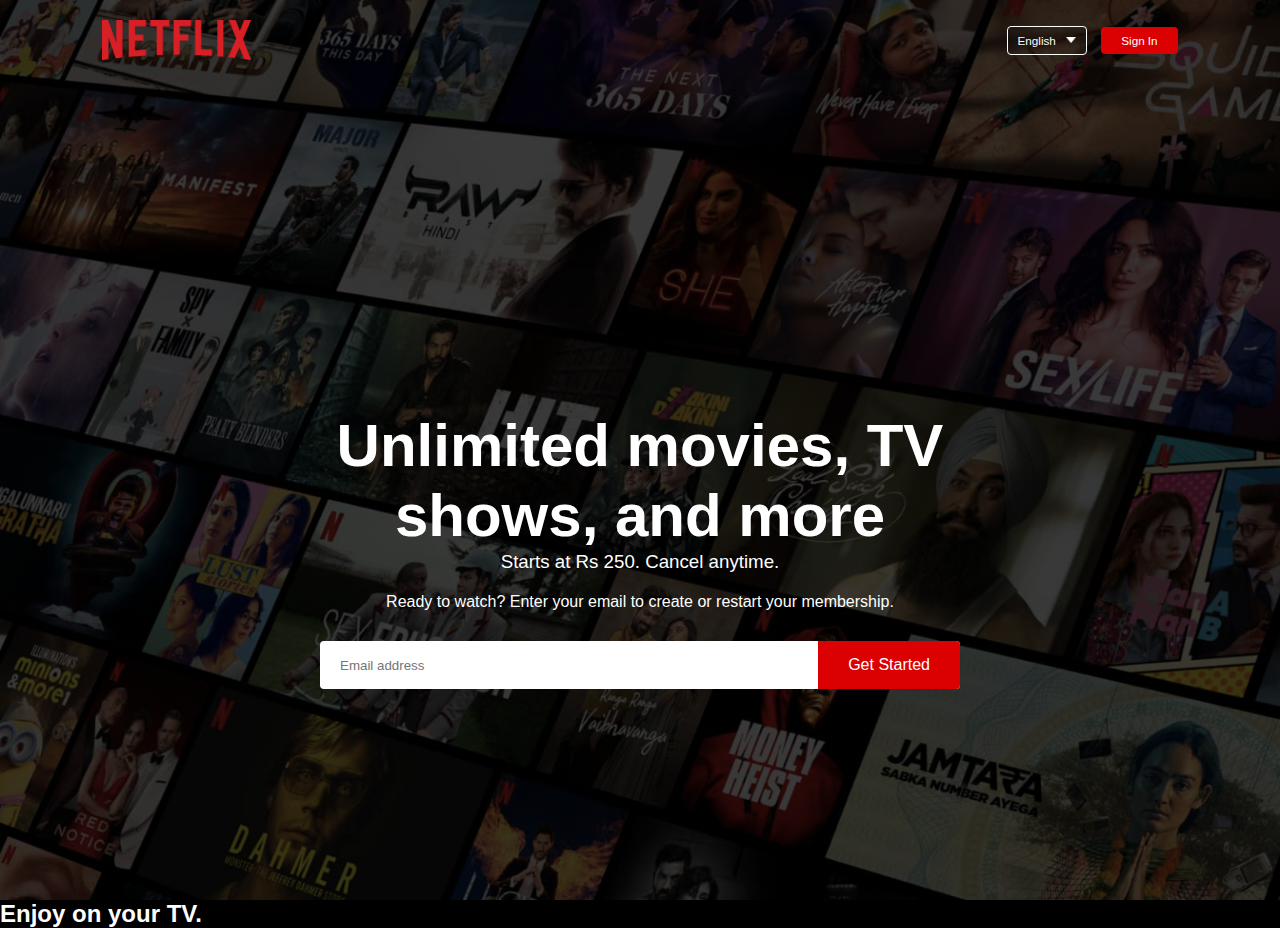
==== index.html @ 25acf4a4 "created header of the page with basic design" ====
<!DOCTYPE html>
<html lang="en">
<head>
    <meta charset="UTF-8">
    <meta name="viewport" content="width=device-width, initial-scale=1.0">
    <link rel="stylesheet" href="style.css">
    <title>netflix</title>
</head>
<body>
    <div class="header">
       <nav>
        <img src="netflix-img/images/logo.png" class="logo">
        <div>
            <button class="lang_btn">English <img src="netflix-img/images/down-icon.png" ></button>
            <button>Sign In</button>
        </div>
       </nav> 
       <div class="header_content">
        <h1>Unlimited movies, TV shows, and more</h1>
        <h3>Starts at Rs 250. Cancel anytime.</h3>
        <p>Ready to watch? Enter your email to create or restart your membership.</p>
        <form class="sign_up">
            <input type="email" placeholder="Email address" required>
            <button type="submit">Get Started</button>
        </form>
       </div>
    </div>
    <div class="features">
        <div class="row">
            <div class="text_col">
                <h2>Enjoy on your TV.</h2>
            </div>
        </div>
    </div>
    
</body>
</html>
---- style.css ----
*{
    margin: 0;
    padding: 0;
    box-sizing: border-box;
    font-family: 'poppins', sans-serif;
}
body{
    background: #000;
    color: #fff;
}
.header{
    width: 100%;
    height: 100vh;
    background-image:linear-gradient(0deg,rgba(0,0,0,0.7),rgba(0,0,0,0.7)), url(netflix-img/images/header-image.png);
    background-size: cover;
    background-position: center;
    padding: 10px 8%;
    position: relative;
}
nav{
    display: flex;
    align-items: center;
    justify-content: space-between;
    padding: 10px 0;
}
.logo{
    width: 9.3rem;
    cursor: pointer;
}
nav button{
    border: 0;
    outline: 0;
    background-color: #db0001;
    color: #fff;
    padding: 7px 20px;
    font-size: 0.73rem;
    border-radius: 4px;
    margin-left: 10px;
    cursor: pointer;
}
.lang_btn{
    display: inline-flex;
    align-items: center;
    background-color: transparent;
    border: 1px solid #fff;
    padding: 7px 10px;
}
.lang_btn img{
    width: 10px;
    margin-left: 10px;
}
.header_content{
    position: absolute;
    top: 50%;
    left: 50%;
    transform: translate(-50%,-50%);
    text-align: center;
    margin-top: 100px;
}

.header_content h1{
    font-size: 60px;
    line-height: 70px;
    font-weight: 600px;
    max-width: 650px;
}

.header_content h3{
    font-weight: 400;
    margin-bottom: 20px;
}
.header_content .sign_up{
    background: #fff;
    border-radius: 4px;
    display: flex;
    align-items: center;
    margin-top: 30px;
    overflow: hidden;
}
.sign_up input{
    flex: 1;
    border: 0;
    outline: 0;
    margin-left: 20px;
    background: transparent;
}
.sign_up button{
    background-color: #db0001;
    border: 0;
    outline: 0;
    color: #fff;
    font-size: 16px;
    cursor: pointer;
    padding: 15px 30px;
}
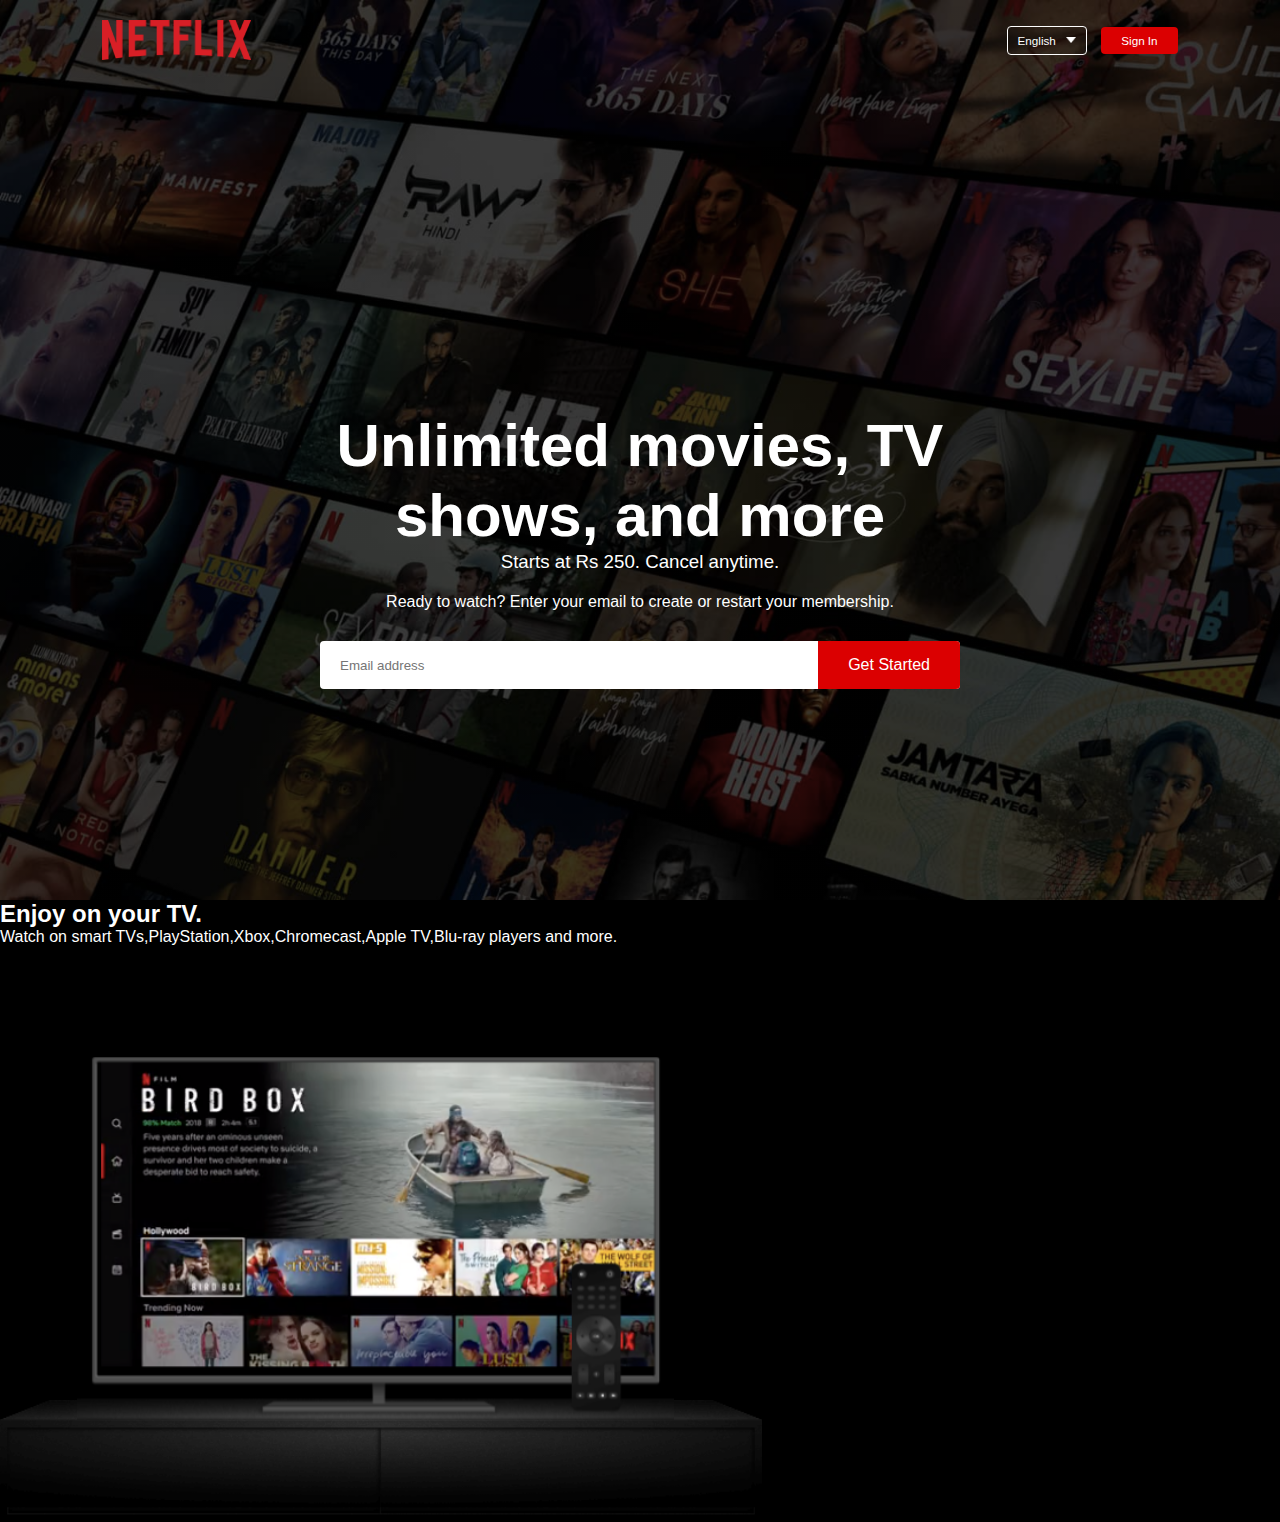
==== commit 74b5b56d: "commit" ====
--- a/index.html
+++ b/index.html
@@ -29,6 +29,10 @@
         <div class="row">
             <div class="text_col">
                 <h2>Enjoy on your TV.</h2>
+                <p>Watch on smart TVs,PlayStation,Xbox,Chromecast,Apple TV,Blu-ray players and more.</p>                
+            </div>
+            <div class="img_col">
+                <img src="netflix-img/images/feature-1.png">
             </div>
         </div>
     </div>
--- a/style.css
+++ b/style.css
@@ -7,6 +7,10 @@
 body{
     background: #000;
     color: #fff;
+}
+html{
+    overflow: scroll;
+    scroll-behavior: smooth;
 }
 .header{
     width: 100%;
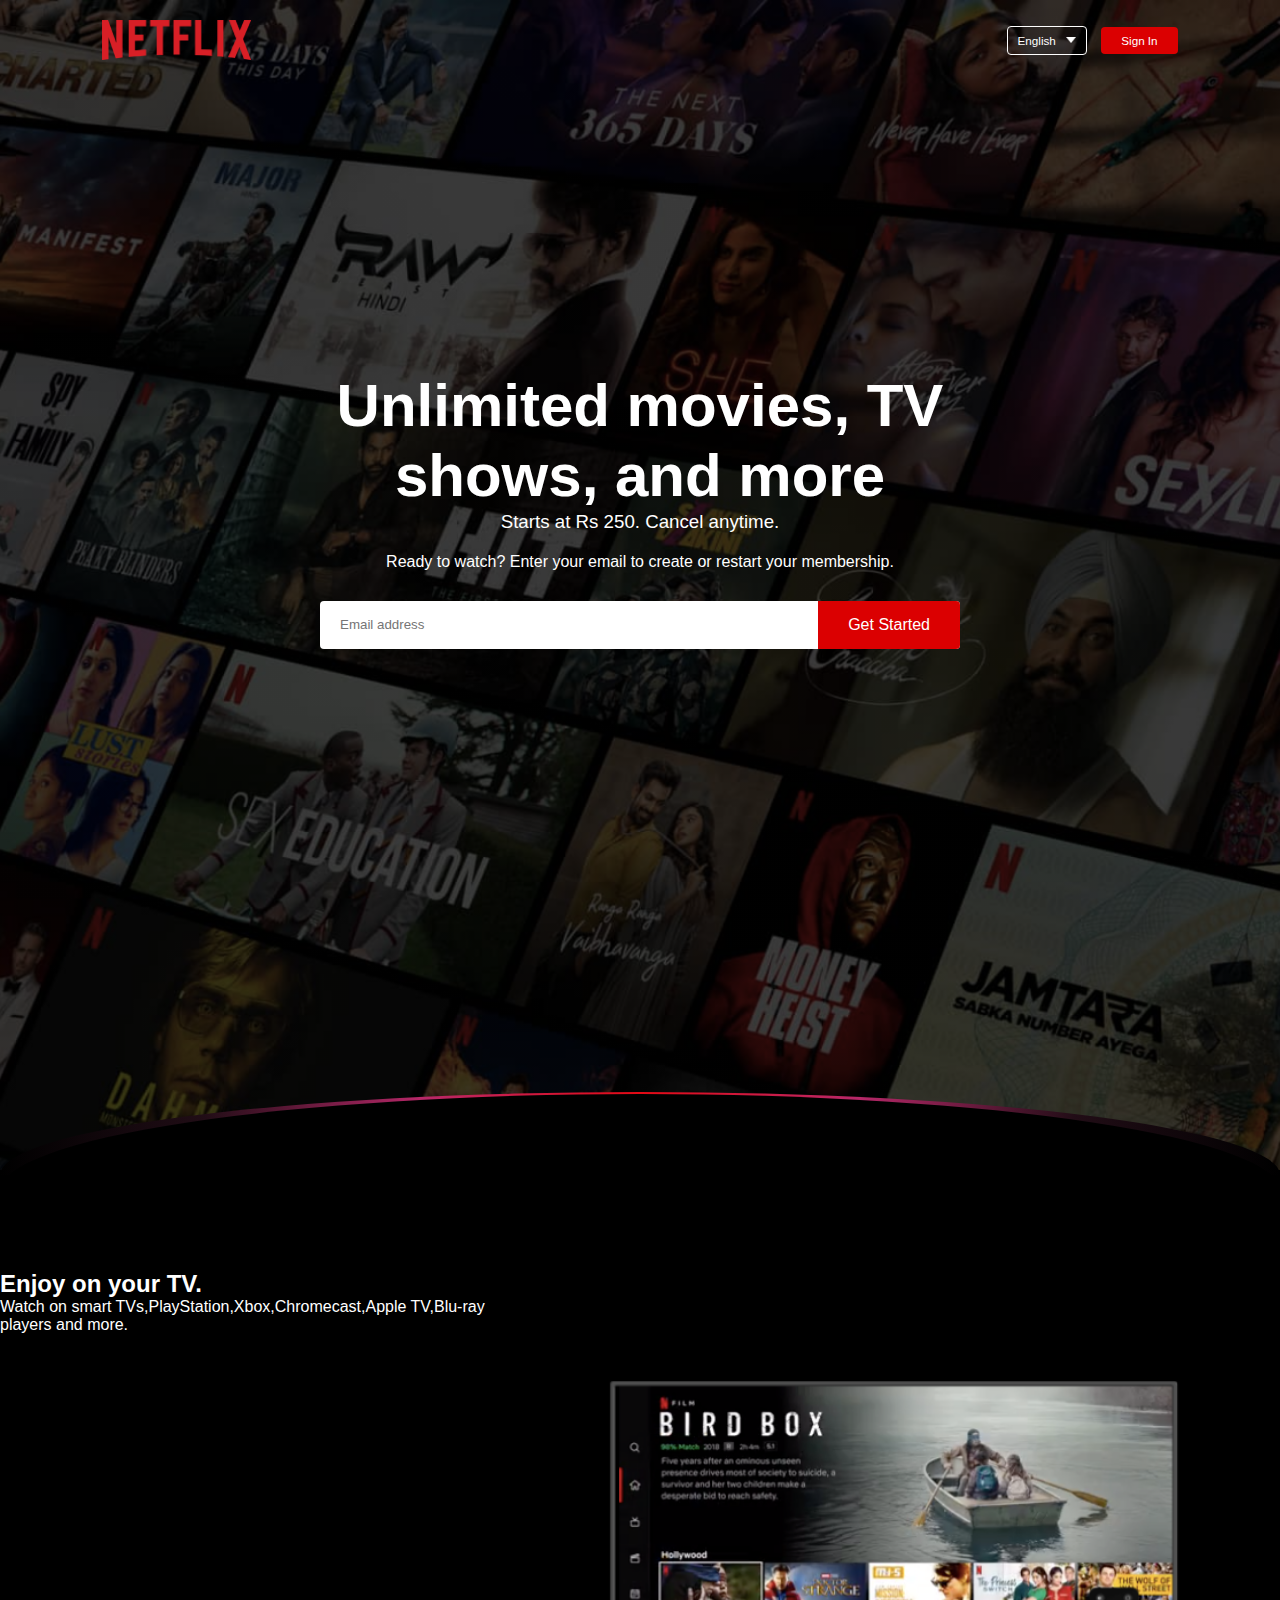
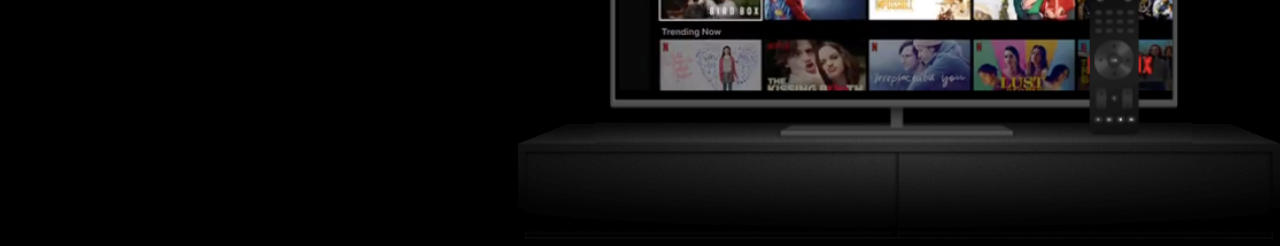
==== commit d29b1c87: "added bottom curve" ====
--- a/index.html
+++ b/index.html
@@ -25,6 +25,14 @@
         </form>
        </div>
     </div>
+    <div class="curved-bar">
+        <div class="curve-container">
+            <div class="curve"></div>
+            <div class="shadow">
+                <div class="light"></div>
+            </div>            
+        </div>
+    </div>    
     <div class="features">
         <div class="row">
             <div class="text_col">
--- a/style.css
+++ b/style.css
@@ -14,12 +14,15 @@
 }
 .header{
     width: 100%;
-    height: 100vh;
+    height: 130vh;
     background-image:linear-gradient(0deg,rgba(0,0,0,0.7),rgba(0,0,0,0.7)), url(netflix-img/images/header-image.png);
     background-size: cover;
     background-position: center;
     padding: 10px 8%;
     position: relative;
+    
+    
+
 }
 nav{
     display: flex;
@@ -55,11 +58,12 @@
 }
 .header_content{
     position: absolute;
-    top: 50%;
+    top: 35%;
     left: 50%;
     transform: translate(-50%,-50%);
     text-align: center;
     margin-top: 100px;
+   
 }
 
 .header_content h1{
@@ -96,4 +100,66 @@
     font-size: 16px;
     cursor: pointer;
     padding: 15px 30px;
-}+}
+.curve{
+    content: '';
+    position: absolute;
+    top: 21px;
+    right: 0;
+    bottom: -83px;
+    left: 0;
+    z-index: -1;
+    margin-top: -.25rem;
+    border-radius: 50% 50%;
+    background: linear-gradient(to right,rgba(0,0,0), rgba(33, 13, 22, 1) 16%, rgba(184, 40, 105, 1), rgba(229, 9, 20, 1), rgba(184, 40, 105, 1), rgba(33, 13, 22, 1) 84%,rgba(0,0,0));
+}
+.curved-bar{
+    box-sizing: border-box;
+    overflow: hidden;
+    position: relative;
+    height: 6.25rem;
+    z-index: 1;
+    bottom: 95px;
+    border-radius: 50% 50% 0 0;
+}
+.shadow{
+    padding:0;
+    margin: 0;
+    box-sizing: border-box;
+    position:relative;
+    height: 100%;
+    top:19px;
+    align-items: center;
+    border-top-left-radius: 50% 100%;
+    border-top-right-radius: 50% 100%;
+    border-bottom: none;
+    background: linear-gradient(35deg, #000 , rgba(0, 0, 0));
+}
+.curve-container{
+    height: 97px;
+}
+.light{
+    box-sizing: border-box;
+    width: 30%;
+    background-color: #db0001;
+    z-index: 5;
+    position: relative;
+    bottom: 90px;
+}
+.features{
+    width: 100%;
+    position: relative;
+    z-index: 10;
+    
+}
+.img_col img{
+    height: 40%
+}
+.row{
+    border-radius: 50% 50% 0 0;
+    display: flex;
+    justify-content: center;
+    align-items: start;
+    position: relative;
+    top: 60%;
+}
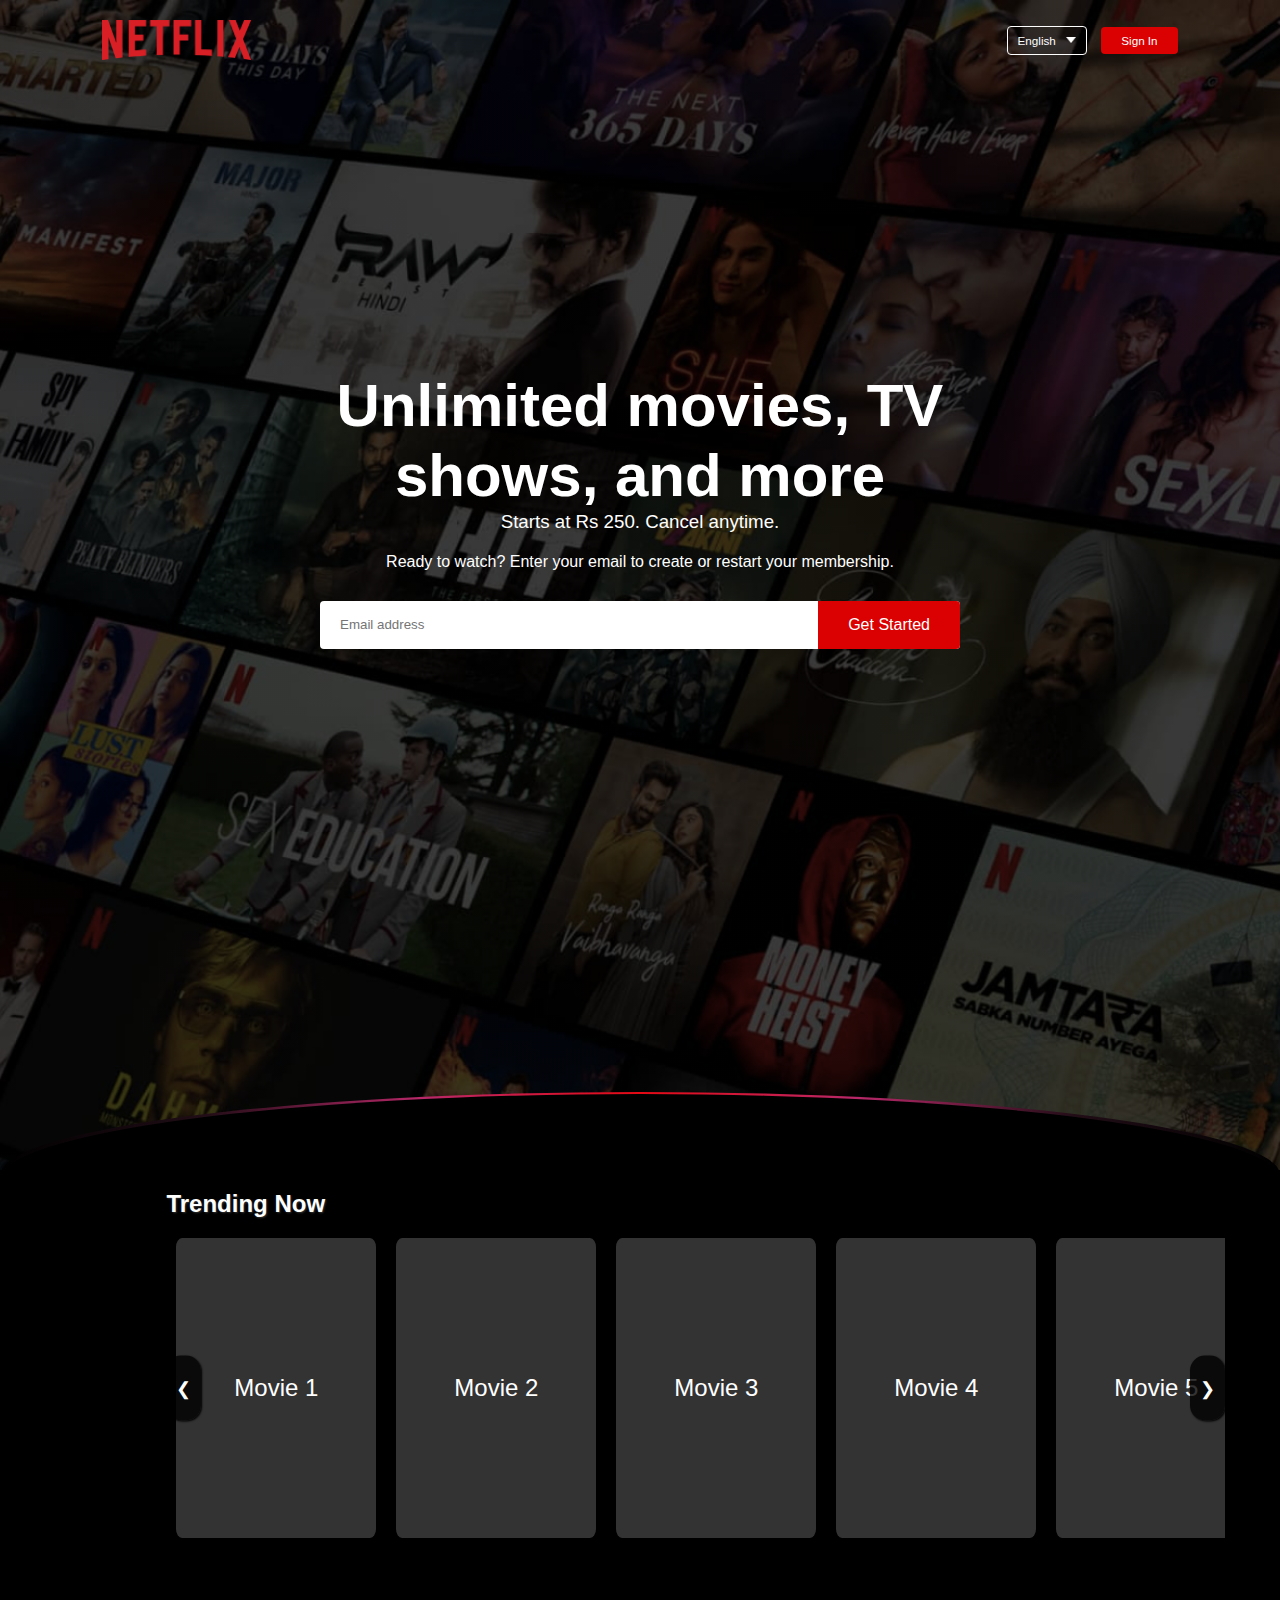
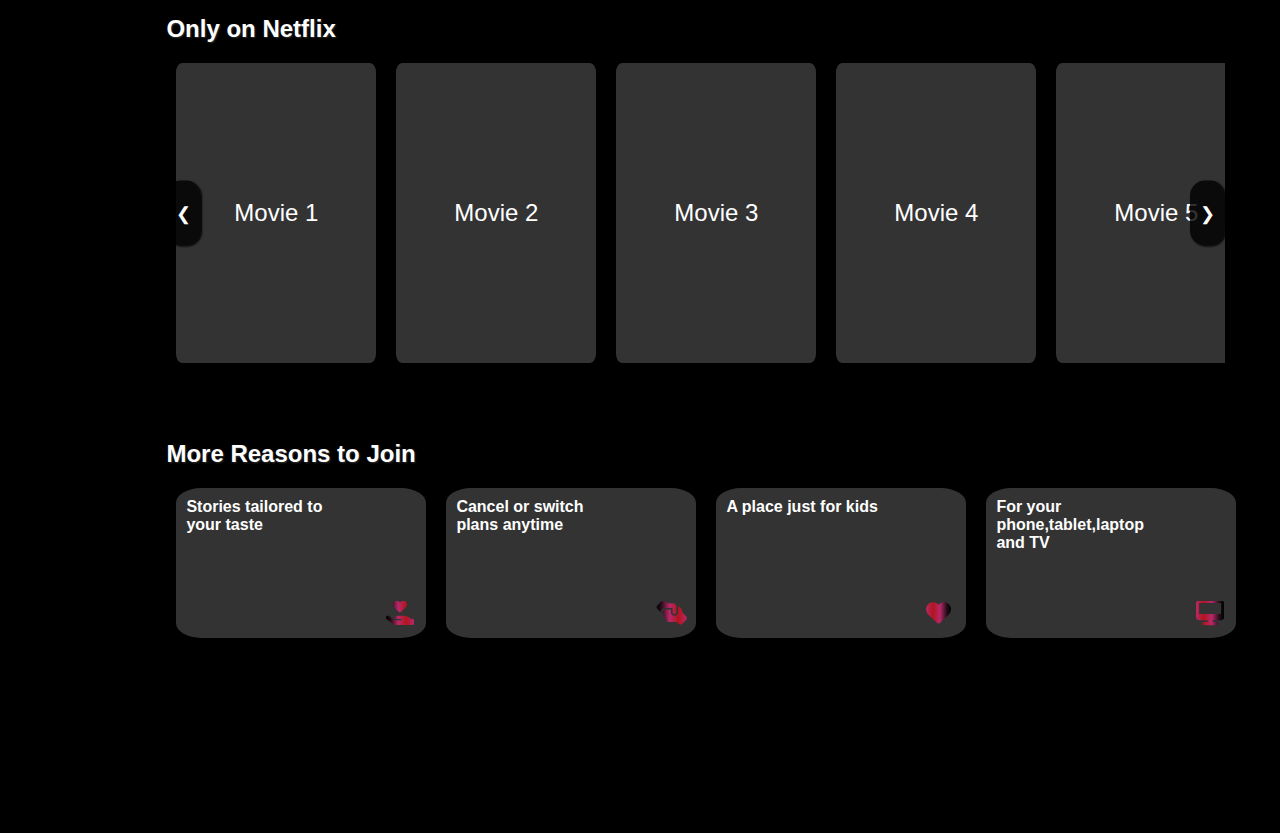
==== commit 4d1975aa: "feature section done" ====
--- a/index.html
+++ b/index.html
@@ -4,7 +4,9 @@
     <meta charset="UTF-8">
     <meta name="viewport" content="width=device-width, initial-scale=1.0">
     <link rel="stylesheet" href="style.css">
+    <link rel="stylesheet" href="https://cdnjs.cloudflare.com/ajax/libs/font-awesome/6.5.1/css/all.min.css">
     <title>netflix</title>
+
 </head>
 <body>
     <div class="header">
@@ -28,20 +30,80 @@
     <div class="curved-bar">
         <div class="curve-container">
             <div class="curve"></div>
-            <div class="shadow">
-                <div class="light"></div>
-            </div>            
+            <div class="shadow">          
         </div>
+    </div>
     </div>    
     <div class="features">
         <div class="row">
             <div class="text_col">
-                <h2>Enjoy on your TV.</h2>
-                <p>Watch on smart TVs,PlayStation,Xbox,Chromecast,Apple TV,Blu-ray players and more.</p>                
+                <h2>Trending Now</h2>                
             </div>
-            <div class="img_col">
-                <img src="netflix-img/images/feature-1.png">
+            <div class="slider">
+                <button class="prev" onclick="movePrev()">&#10094;</button>
+                <div class="slider-container">
+                    <div class="slider-content">
+                        <div class="movie">Movie 1</div>
+                        <div class="movie">Movie 2</div>
+                        <div class="movie">Movie 3</div>
+                        <div class="movie">Movie 4</div>
+                        <div class="movie">Movie 5</div>
+                        <div class="movie">Movie 6</div>
+                        <div class="movie">Movie 7</div>
+                        <div class="movie">Movie 8</div>
+                        <div class="movie">Movie 9</div>
+                        <!-- Add more movies as needed -->
+                    </div>
+                </div>
+                <button class="next" onclick="moveNext()">&#10095;</button>
             </div>
+        </div>
+        <div class="row">
+            <div class="text_col">
+                <h2>Only on Netflix</h2>                
+            </div>
+            <div class="slider">
+                <button class="prev" onclick="movePrev()">&#10094;</button>
+                <div class="slider-container">
+                    <div class="slider-content">
+                        <div class="movie">Movie 1</div>
+                        <div class="movie">Movie 2</div>
+                        <div class="movie">Movie 3</div>
+                        <div class="movie">Movie 4</div>
+                        <div class="movie">Movie 5</div>
+                        <div class="movie">Movie 6</div>
+                        <div class="movie">Movie 7</div>
+                        <div class="movie">Movie 8</div>
+                        <div class="movie">Movie 9</div>
+                        <!-- Add more movies as needed -->
+                    </div>
+                </div>
+                <button class="next" onclick="moveNext()">&#10095;</button>
+            </div>
+        </div>
+        <div class="row">
+            <div class="text_col">
+                <h2>More Reasons to Join</h2>
+            </div>
+            <div class="reasons">
+                <div class="first_reason">
+                    <span>Stories tailored to your taste</span>
+                    <i class="fa-solid fa-hand-holding-heart fa-flip-horizontal"></i>
+                </div>
+                <div class="first_reason">
+                    <span>Cancel or switch plans anytime</span>
+                    <i class="fa-solid fa-handshake-angle fa-flip-horizontal"></i>
+                </div>
+                <div class="first_reason">
+                    <span>A place just for kids</span>
+                    <i class="fa-solid fa-heart fa-bounce"></i>
+                </div>
+                <div class="first_reason">
+                    <span>For your phone,tablet,laptop and TV</span>
+                    <i class="fa-solid fa-desktop fa-fade"></i>
+                </div>
+            </div>                
+        </div>
         </div>
     </div>
     
--- a/style.css
+++ b/style.css
@@ -136,30 +136,118 @@
     background: linear-gradient(35deg, #000 , rgba(0, 0, 0));
 }
 .curve-container{
-    height: 97px;
-}
-.light{
-    box-sizing: border-box;
-    width: 30%;
-    background-color: #db0001;
-    z-index: 5;
-    position: relative;
-    bottom: 90px;
-}
+    height: 86px;
+}
+
 .features{
     width: 100%;
-    position: relative;
-    z-index: 10;
-    
+    max-width: 120rem;
+    margin: 0;
+    z-index: 2000;
+    box-sizing: border-box;
+    position: relative;
+    bottom: 118px;
+    border-radius: 27% 9% 0 0;
+    background: #000;
+    margin: 3%;
+   
 }
 .img_col img{
-    height: 40%
+    height: 150px;
 }
 .row{
-    border-radius: 50% 50% 0 0;
+    display: flex;
+    width: 88%;
+    position: relative;
+    bottom: 8%;
+    flex-direction: column;
+    margin: 0 0 6% 10%;
+}
+.text_col h2{
+    font-size: 1.5rem;
+    font-weight: 600;
+    margin-bottom: 20px;
+    text-shadow: 1px 1px 2px #333;
+}
+.slider {
+    position: relative;
+    width: 94%;
+    overflow: hidden;
+    border: none;
+}
+
+.slider-container {
+    overflow: hidden;
+    border: none;
+    outline: none;
+}
+
+.slider-content {
+    display: flex;
+    transition: transform 0.4s ease;
+}
+
+.movie{
+    min-width: 200px;
+    height: 300px;
+    margin: 0 10px;
+    background-color: #333;
     display: flex;
     justify-content: center;
-    align-items: start;
-    position: relative;
-    top: 60%;
-}
+    align-items: center;
+    font-size: 1.5rem;
+    border-radius: 3%;
+}
+.reasons{
+    display: flex;
+
+}
+.reasons .first_reason{
+    height: 150px;
+    width: 250px;
+    margin: 0 10px;
+    background-color: #333;
+    font-size: 1rem;
+    border-radius: 10%;
+    padding: 10px;
+    display: flex;
+}
+.reasons span{
+    width: 75%;
+    font-size: -0.1rem;
+    font-weight: 700;
+}
+.reasons i{
+    position: relative;
+    top: 79%;
+    left: 12%;
+    font-size: 25px;
+    background: linear-gradient(to right, rgba(184, 40, 105, 1), rgba(229, 9, 20, 0.7), rgba(184, 40, 105, 1), rgba(33, 13, 22, 1) 84%,rgba(0,0,0));
+     background-clip: text;
+     -webkit-text-fill-color: transparent;
+
+}
+
+.prev, .next {
+    position: absolute;
+    top: 50%;
+    transform: translateY(-50%);
+    background-color: rgba(0, 0, 0, 0.8);
+    border: none;
+    color: white;
+    padding: 10px;
+    cursor: pointer;
+    font-size: 18px;
+    z-index: 1;
+    box-shadow: 1px 1px 2px #000;
+    height: 65px;
+    border-radius: 15px;
+}
+
+.prev {
+    left: 0;
+}
+
+.next {
+    right: 0;
+}
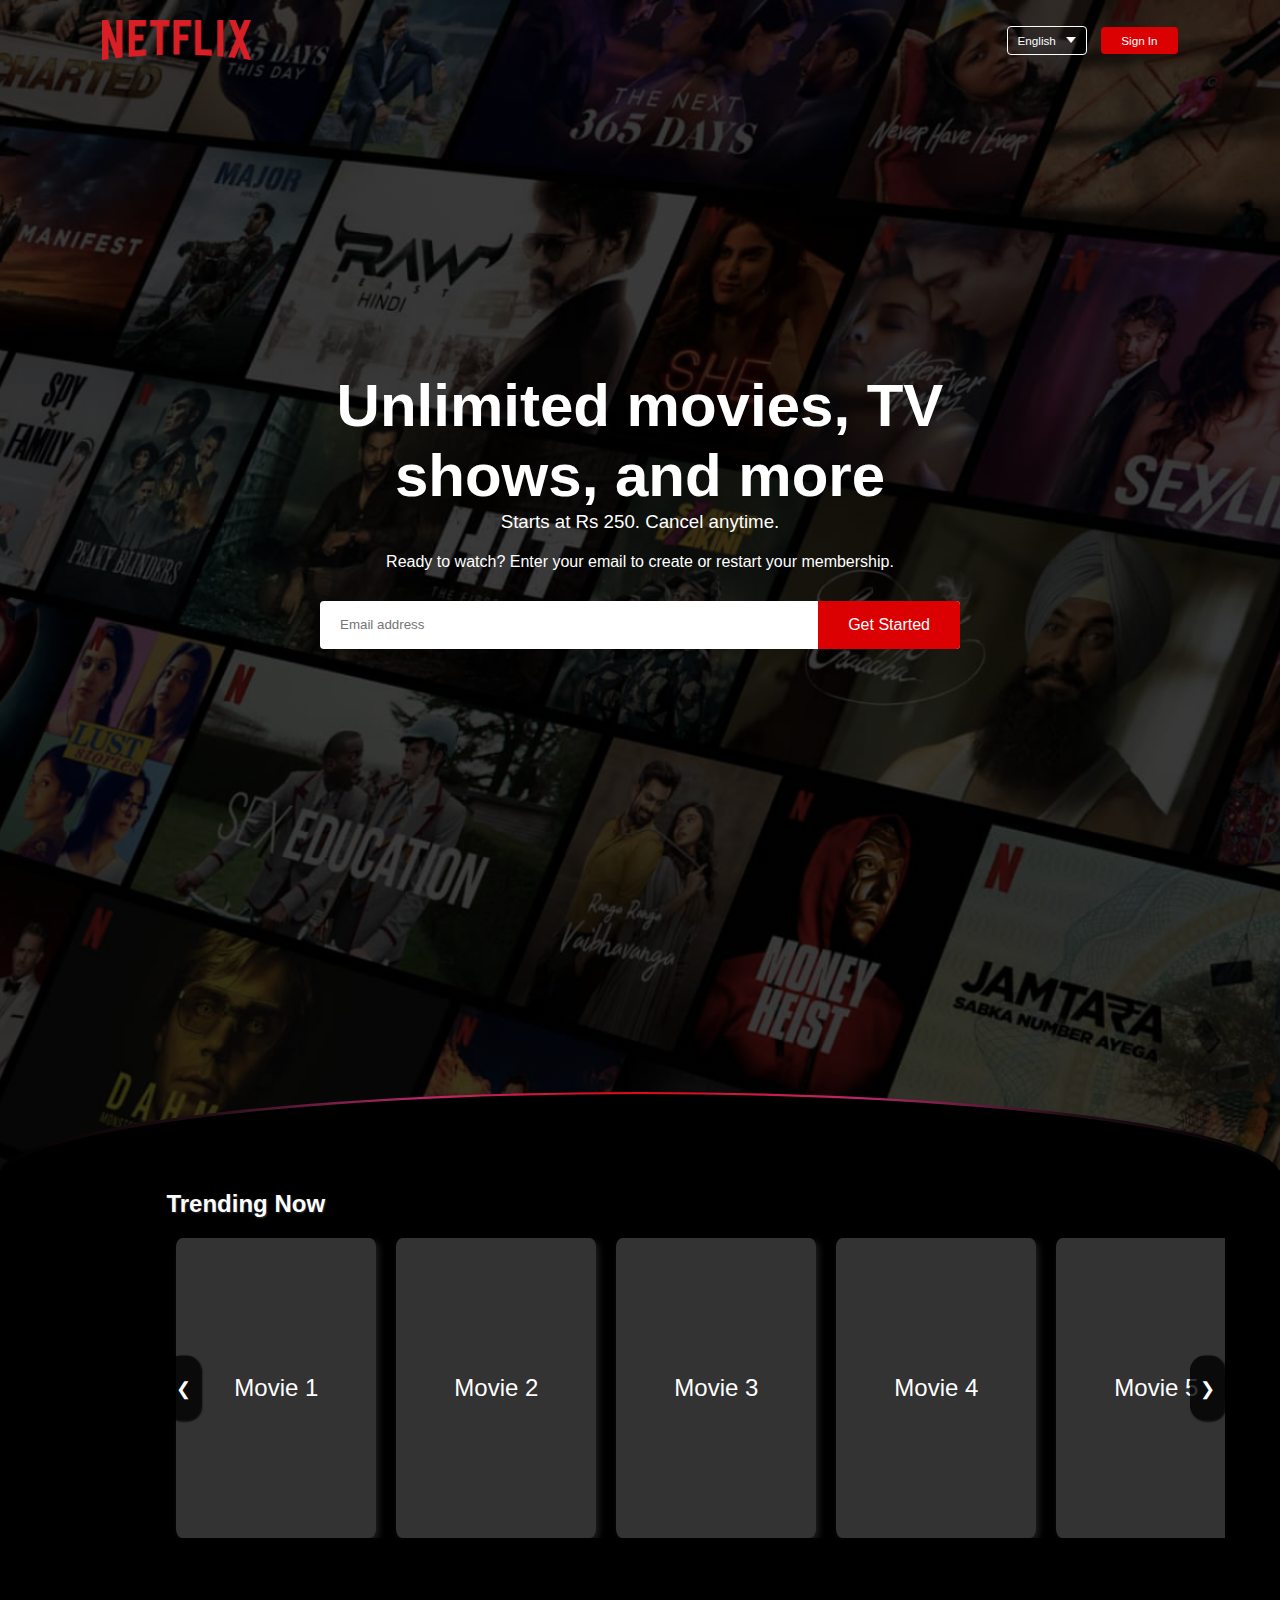
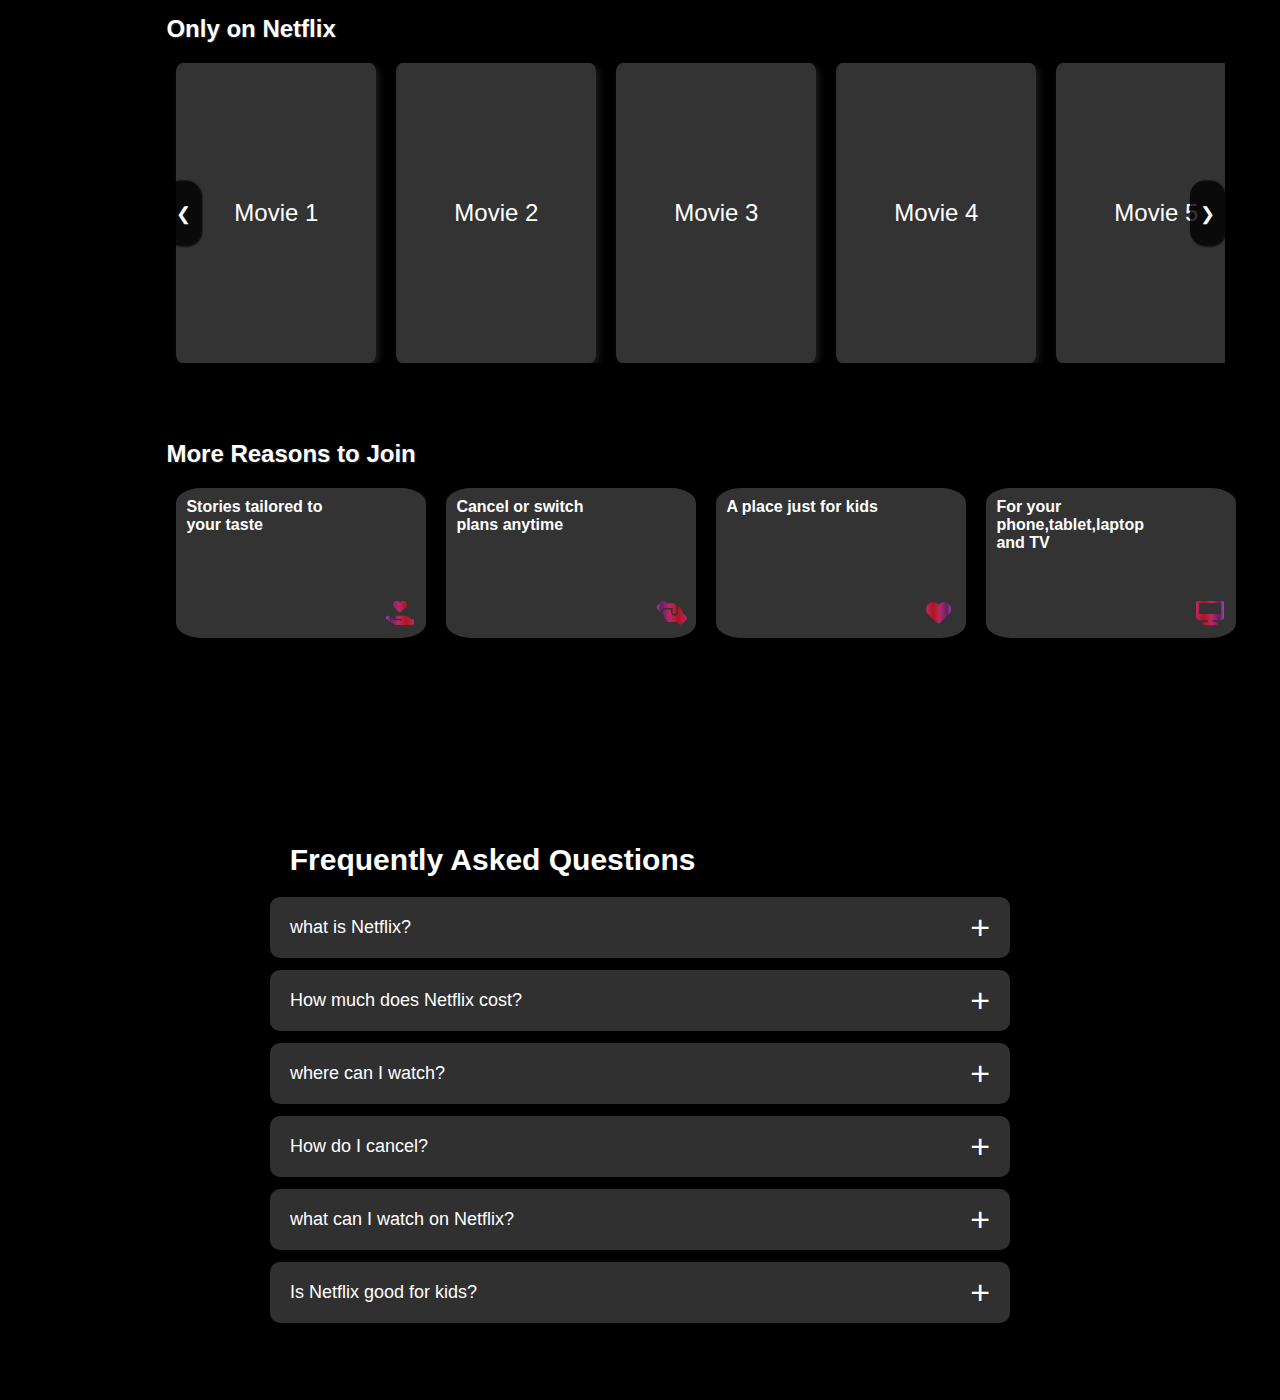
==== commit a30a7baf: "commit All" ====
--- a/index.html
+++ b/index.html
@@ -39,8 +39,8 @@
             <div class="text_col">
                 <h2>Trending Now</h2>                
             </div>
-            <div class="slider">
-                <button class="prev" onclick="movePrev()">&#10094;</button>
+            <div class="slider1">
+                <button class="prev" onclick="slider1.movePrev()">&#10094;</button>
                 <div class="slider-container">
                     <div class="slider-content">
                         <div class="movie">Movie 1</div>
@@ -52,18 +52,23 @@
                         <div class="movie">Movie 7</div>
                         <div class="movie">Movie 8</div>
                         <div class="movie">Movie 9</div>
+                        <div class="movie">Movie 6</div>
+                        <div class="movie">Movie 6</div>
+                        <div class="movie">Movie 7</div>
+                        <div class="movie">Movie 8</div>
+                        <div class="movie">Movie 9</div>
                         <!-- Add more movies as needed -->
                     </div>
                 </div>
-                <button class="next" onclick="moveNext()">&#10095;</button>
+                <button class="next" onclick="slider1.moveNext()">&#10095;</button>
             </div>
         </div>
         <div class="row">
             <div class="text_col">
                 <h2>Only on Netflix</h2>                
             </div>
-            <div class="slider">
-                <button class="prev" onclick="movePrev()">&#10094;</button>
+            <div class="slider2" id="slider2">
+                <button class="prev" onclick="slider2.movePrev()">&#10094;</button>
                 <div class="slider-container">
                     <div class="slider-content">
                         <div class="movie">Movie 1</div>
@@ -75,10 +80,14 @@
                         <div class="movie">Movie 7</div>
                         <div class="movie">Movie 8</div>
                         <div class="movie">Movie 9</div>
+                        <div class="movie">Movie 6</div>
+                        <div class="movie">Movie 7</div>
+                        <div class="movie">Movie 8</div>
+                        <div class="movie">Movie 9</div>
                         <!-- Add more movies as needed -->
                     </div>
                 </div>
-                <button class="next" onclick="moveNext()">&#10095;</button>
+                <button class="next" onclick="slider2.moveNext()">&#10095;</button>
             </div>
         </div>
         <div class="row">
@@ -106,6 +115,65 @@
         </div>
         </div>
     </div>
-    
+    <div class="faq">
+        <h2>Frequently Asked Questions</h2>
+        <ul class="questions">
+            <li>
+                <input type="radio" name="questions" id="first">
+                <label for="first">what is Netflix?</label>
+                <div class="content">
+                    <p>Lorem ipsum dolor sit amet, consectetur adipisicing elit. Perferendis, dolorum.</p>
+                </div>
+            </li>
+            <li>
+                <input type="radio" name="questions" id="second">
+                <label for="second">How much does Netflix cost?</label>
+                <div class="content">
+                    <p>Lorem ipsum dolor sit amet, consectetur adipisicing elit. Perferendis, dolorum.</p>
+                </div>
+            </li>
+            <li>
+                <input type="radio" name="questions" id="third">
+                <label for="third">where can I watch?</label>
+                <div class="content">
+                    <p>                        
+                        Netflix is a streaming service that offers a wide variety of award-winning TV shows, movies, anime, documentaries, and more on thousands of internet-connected devices.
+                        You can watch as much as you want, whenever you want without a single commercial all for one low monthly price. There's always something new to discover and new TV shows and movies are added every week!
+                        </p>
+                </div>
+            </li>
+            <li>
+                <input type="radio" name="questions" id="forth">
+                <label for="forth">How do I cancel?</label>
+                <div class="content">
+                    <p>                        
+                        Netflix is a streaming service that offers a wide variety of award-winning TV shows, movies, anime, documentaries, and more on thousands of internet-connected devices.
+                        You can watch as much as you want, whenever you want without a single commercial all for one low monthly price. There's always something new to discover and new TV shows and movies are added every week!
+                        </p>
+                </div>
+            </li>
+            <li>
+                <input type="radio" name="questions" id="fifth">
+                <label for="fifth">what can I watch on Netflix?</label>
+                <div class="content">
+                    <p>                        
+                        Netflix is a streaming service that offers a wide variety of award-winning TV shows, movies, anime, documentaries, and more on thousands of internet-connected devices.
+                        You can watch as much as you want, whenever you want without a single commercial all for one low monthly price. There's always something new to discover and new TV shows and movies are added every week!
+                        </p>
+                </div>
+            </li>
+            <li>
+                <input type="radio" name="questions" id="six">
+                <label for="six">Is Netflix good for kids?</label>
+                <div class="content">
+                    <p>                        
+                        Netflix is a streaming service that offers a wide variety of award-winning TV shows, movies, anime, documentaries, and more on thousands of internet-connected devices.
+                        You can watch as much as you want, whenever you want without a single commercial all for one low monthly price. There's always something new to discover and new TV shows and movies are added every week!
+                        </p>
+                </div>
+            </li>
+        </ul>
+    </div>  
+<script src="script.js"></script>
 </body>
 </html>--- a/style.css
+++ b/style.css
@@ -9,7 +9,7 @@
     color: #fff;
 }
 html{
-    overflow: scroll;
+    overflow-y: scroll;
     scroll-behavior: smooth;
 }
 .header{
@@ -169,7 +169,7 @@
     margin-bottom: 20px;
     text-shadow: 1px 1px 2px #333;
 }
-.slider {
+.slider1,.slider2 {
     position: relative;
     width: 94%;
     overflow: hidden;
@@ -184,10 +184,11 @@
 
 .slider-content {
     display: flex;
-    transition: transform 0.4s ease;
-}
-
-.movie{
+    transition: transform 0.4s ease-in;
+    
+}
+
+.slider1 .movie,.slider2 .movie{
     min-width: 200px;
     height: 300px;
     margin: 0 10px;
@@ -197,6 +198,13 @@
     align-items: center;
     font-size: 1.5rem;
     border-radius: 3%;
+    box-shadow: 3px 3px 6px #1d1d1d;
+    overflow-y: visible;
+    overflow-x: scroll;
+    scroll-snap-type: x mandatory;
+    scrollbar-width: none;
+    scroll-behavior: smooth;
+   
 }
 .reasons{
     display: flex;
@@ -222,7 +230,7 @@
     top: 79%;
     left: 12%;
     font-size: 25px;
-    background: linear-gradient(to right, rgba(184, 40, 105, 1), rgba(229, 9, 20, 0.7), rgba(184, 40, 105, 1), rgba(33, 13, 22, 1) 84%,rgba(0,0,0));
+    background: linear-gradient(to right, rgba(184, 40, 105, 1), rgba(229, 9, 20, 0.7), rgba(184, 40, 105, 1), rgba(129, 22, 124, 0.6) 84%,rgb(160, 66, 184));
      background-clip: text;
      -webkit-text-fill-color: transparent;
 
@@ -251,3 +259,63 @@
 .next {
     right: 0;
 }
+
+.faq{
+    padding: 10px 12%;
+    text-align: center;
+    font-size: 18px;
+}
+.faq h2{
+    font-size: 30px;
+    font-weight: 700;
+    text-align: left;
+    margin-left: 14%;
+}
+.questions{
+    margin: 15px auto 60px auto;
+    width: 100%;
+    max-width: 750px;
+}
+.questions li{
+    list-style: none;
+    width: 100%;
+    padding: 5px;
+}
+.questions li label{
+    display: flex;
+    align-items: center;
+    padding: 20px;
+    font-size: 18px;
+    font-weight: 500;
+    background: #303030;
+    margin-bottom: 2px;
+    cursor: pointer;
+    position: relative;
+    border-radius: 10px;
+}
+label::after{
+    content: '+';
+    font-size: 34px;
+    position: absolute;
+    right: 20px;
+    transition: tranform 0.3s;
+}
+input[type="radio"]{
+    display: none;
+}
+.questions .content{
+    background: #303030;
+    text-align: left;
+    padding: 0 20px;
+    max-height: 0;
+    overflow: hidden;
+    transition:max-height 0.5s padding 0.5s;
+    border-radius: 10px;
+}
+.questions input[type="radio"]:checked + label + .content{
+    max-height: 600px;
+    padding: 30px 20px;
+}
+.questions input[type="radio"]:checked + label::after{
+    transform: rotate(135deg);
+}
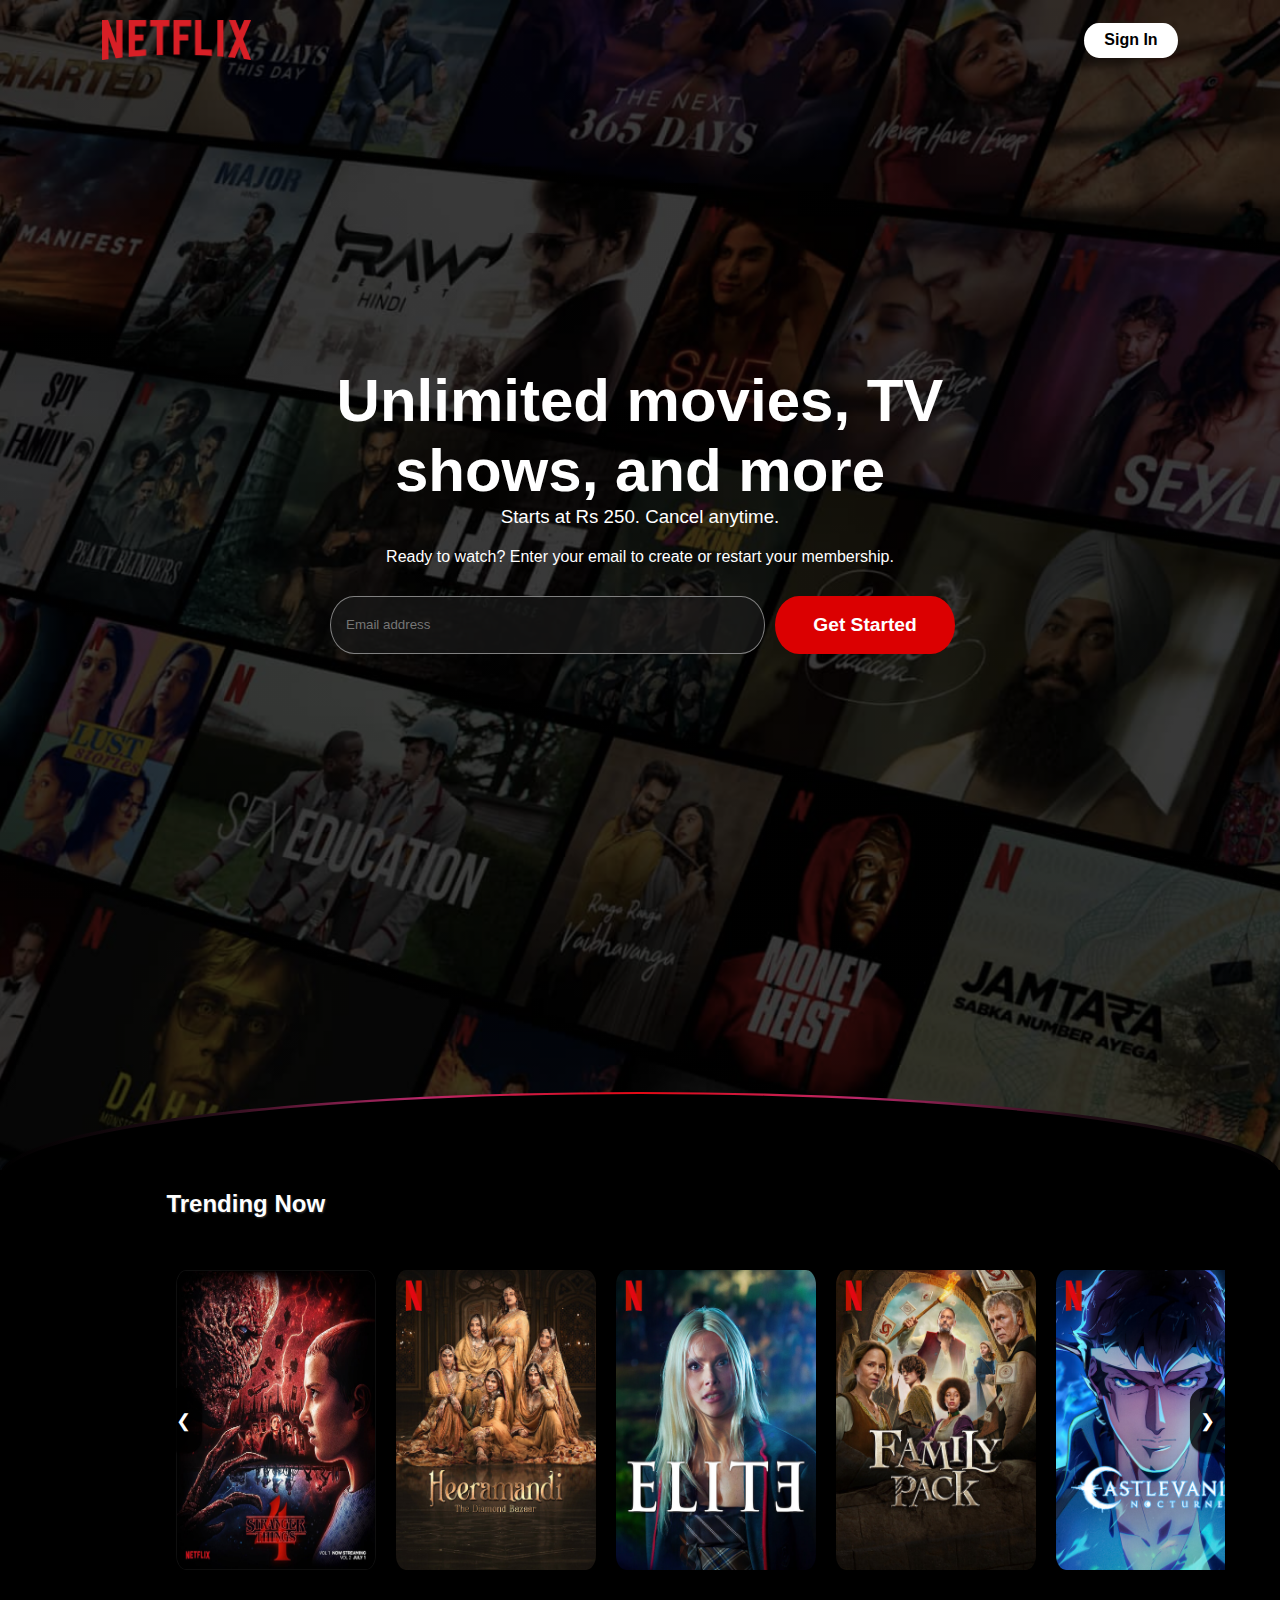
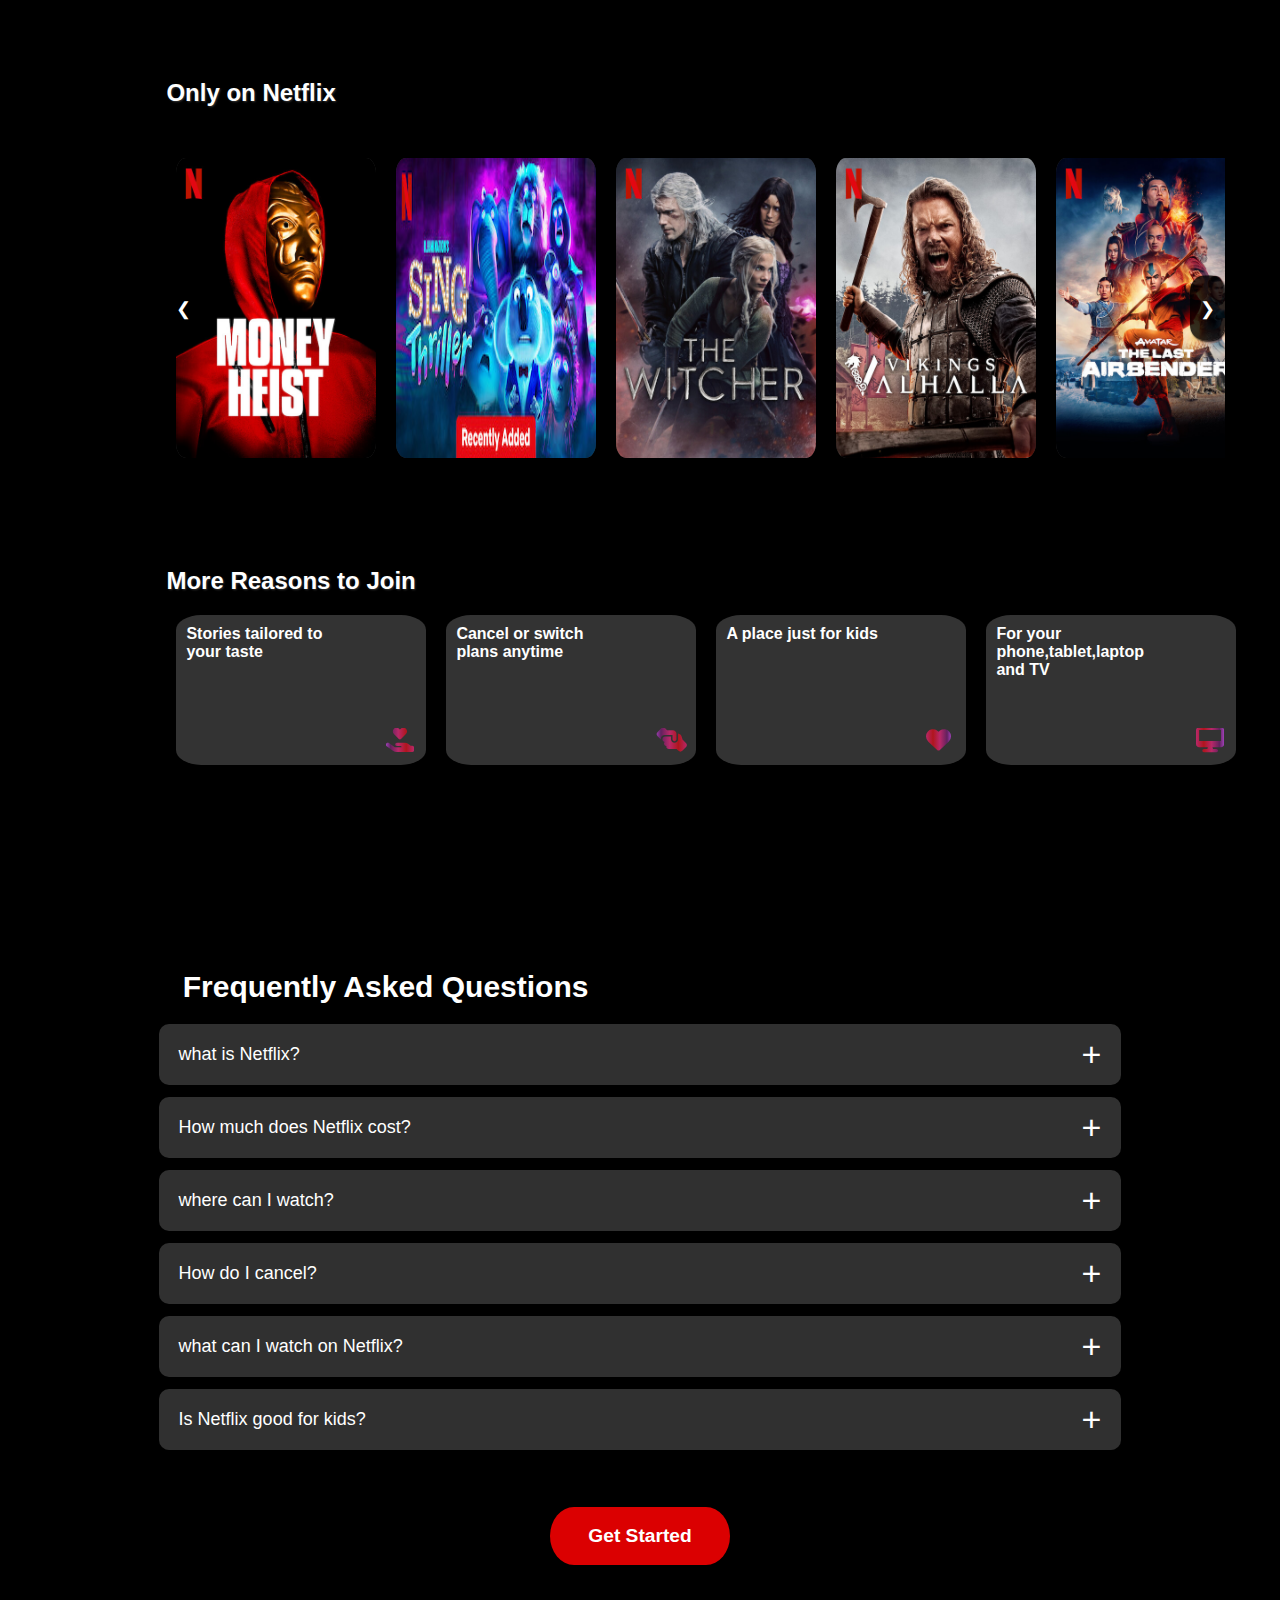
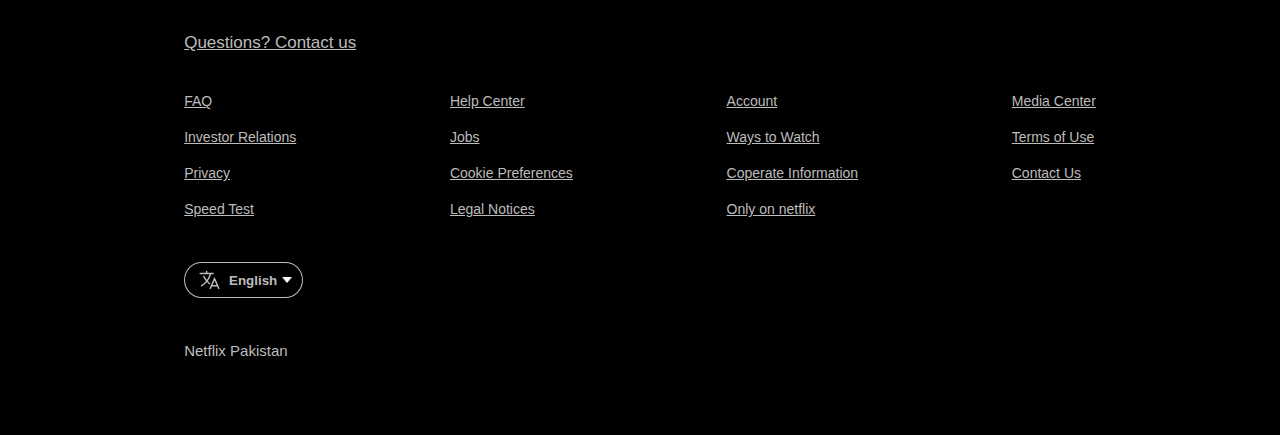
==== commit c43a8c54: "commit" ====
--- a/index.html
+++ b/index.html
@@ -13,8 +13,7 @@
        <nav>
         <img src="netflix-img/images/logo.png" class="logo">
         <div>
-            <button class="lang_btn">English <img src="netflix-img/images/down-icon.png" ></button>
-            <button>Sign In</button>
+            <button onclick="window.location.href=`https://www.netflix.com/login`">Sign In</button>
         </div>
        </nav> 
        <div class="header_content">
@@ -43,21 +42,17 @@
                 <button class="prev" onclick="slider1.movePrev()">&#10094;</button>
                 <div class="slider-container">
                     <div class="slider-content">
-                        <div class="movie">Movie 1</div>
-                        <div class="movie">Movie 2</div>
-                        <div class="movie">Movie 3</div>
-                        <div class="movie">Movie 4</div>
-                        <div class="movie">Movie 5</div>
-                        <div class="movie">Movie 6</div>
-                        <div class="movie">Movie 7</div>
-                        <div class="movie">Movie 8</div>
-                        <div class="movie">Movie 9</div>
-                        <div class="movie">Movie 6</div>
-                        <div class="movie">Movie 6</div>
-                        <div class="movie">Movie 7</div>
-                        <div class="movie">Movie 8</div>
-                        <div class="movie">Movie 9</div>
-                        <!-- Add more movies as needed -->
+                        <img src="netflix-img/images/strangerthings.jpg" alt="" class="movie" style="border: 1px solid rgb(15, 15, 15);">
+                        <img src="netflix-img/images/heeramandi.jpg" alt="" class="movie">
+                        <img src="netflix-img/images/elitE.jpg" alt="" class="movie">
+                        <img src="netflix-img/images/family pack.jpg" alt="" class="movie">
+                        <img src="netflix-img/images/anime1.jpg" alt="" class="movie">
+                        <img src="netflix-img/images/you.jpg" alt="" class="movie">
+                        <img src="netflix-img/images/flutter house.webp" alt="" class="movie">
+                        <img src="netflix-img/images/bridgerton.jpg" alt="" class="movie">
+                        <img src="netflix-img/images/outerbanks.jpg" alt="" class="movie">
+                        <img src="netflix-img/images/window3.jpg" alt="" class="movie">
+                        <img src="netflix-img/images/cartoon3.jpg" alt="" class="movie">
                     </div>
                 </div>
                 <button class="next" onclick="slider1.moveNext()">&#10095;</button>
@@ -71,20 +66,17 @@
                 <button class="prev" onclick="slider2.movePrev()">&#10094;</button>
                 <div class="slider-container">
                     <div class="slider-content">
-                        <div class="movie">Movie 1</div>
-                        <div class="movie">Movie 2</div>
-                        <div class="movie">Movie 3</div>
-                        <div class="movie">Movie 4</div>
-                        <div class="movie">Movie 5</div>
-                        <div class="movie">Movie 6</div>
-                        <div class="movie">Movie 7</div>
-                        <div class="movie">Movie 8</div>
-                        <div class="movie">Movie 9</div>
-                        <div class="movie">Movie 6</div>
-                        <div class="movie">Movie 7</div>
-                        <div class="movie">Movie 8</div>
-                        <div class="movie">Movie 9</div>
-                        <!-- Add more movies as needed -->
+                        <img src="netflix-img/images/moneyheist.jpg" alt="" class="movie">
+                        <img src="netflix-img/images/cartoon2.jpg" alt="" class="movie">
+                        <img src="netflix-img/images/witcher.jpg" alt="" class="movie">
+                        <img src="netflix-img/images/vikings.jpg" alt="" class="movie">
+                        <img src="netflix-img/images/avataarseries.jpg" alt="" class="movie">
+                        <img src="netflix-img/images/the package.jpg" alt="" class="movie">
+                        <img src="netflix-img/images/heeramandi.jpg" alt="" class="movie">
+                        <img src="netflix-img/images/cartoon.jpg" alt="" class="movie">
+                        <img src="netflix-img/images/avatar.jpg" alt="" class="movie">
+                        <img src="netflix-img/images/dark.jpg" alt="" class="movie">
+                        <img src="netflix-img/images/cartoon2.jpg" alt="" class="movie">
                     </div>
                 </div>
                 <button class="next" onclick="slider2.moveNext()">&#10095;</button>
@@ -173,7 +165,47 @@
                 </div>
             </li>
         </ul>
-    </div>  
+    </div>
+    <form class="sign_up" id="sticky-btn">
+        <button type="submit">Get Started</button>
+    </form>
+    <footer>
+        <div class="ft-link">
+            <a href="#">Questions? Contact us</a>
+        </div>
+        <div class="more-links">
+            <div class="lnk-col">
+                <a href="#">FAQ</a>
+                <a href="#">Investor Relations</a>
+                <a href="#">Privacy</a>
+                <a href="#">Speed Test</a>
+            </div>
+            <div class="lnk-col">
+                <a href="#">Help Center</a>
+                <a href="#">Jobs</a>
+                <a href="#">Cookie Preferences</a>
+                <a href="#">Legal Notices</a>
+            </div>
+            <div class="lnk-col">
+                <a href="#">Account</a>
+                <a href="#">Ways to Watch</a>
+                <a href="#">Coperate Information</a>
+                <a href="#">Only on netflix</a>
+            </div>
+            <div class="lnk-col">
+                <a href="#">Media Center</a>
+                <a href="#">Terms of Use</a>
+                <a href="#">Contact Us</a>
+            </div>
+        </div>
+        <div class="ft-btn">
+            <button class="lang_btn" onclick=" langClicked()"><img src="language-outline_1.svg" alt="A" class="svg">
+                English <img src="netflix-img/images/down-icon.png" class="down-icon"></button>
+        </div>
+        <div class="brand">
+            <span>Netflix Pakistan</span>
+        </div>
+    </footer>
 <script src="script.js"></script>
 </body>
 </html>--- a/style.css
+++ b/style.css
@@ -11,6 +11,7 @@
 html{
     overflow-y: scroll;
     scroll-behavior: smooth;
+    overflow-x: hidden;
 }
 .header{
     width: 100%;
@@ -37,24 +38,21 @@
 nav button{
     border: 0;
     outline: 0;
-    background-color: #db0001;
-    color: #fff;
+    background-color: #fff;
+    color: #000;
     padding: 7px 20px;
-    font-size: 0.73rem;
-    border-radius: 4px;
-    margin-left: 10px;
-    cursor: pointer;
-}
-.lang_btn{
-    display: inline-flex;
-    align-items: center;
-    background-color: transparent;
-    border: 1px solid #fff;
-    padding: 7px 10px;
-}
-.lang_btn img{
-    width: 10px;
-    margin-left: 10px;
+    font-size: 1rem;
+    border-top-left-radius: 30px 100%;
+    border-bottom-left-radius:  30px 100%;
+    border-top-right-radius: 30px 100%;
+    border-bottom-right-radius: 30px 100%;
+    margin-left: 5px;
+    cursor: pointer;
+    height: 35px;
+    font-weight: 600;
+}
+nav button:hover{
+    background-color: #cecacada;
 }
 .header_content{
     position: absolute;
@@ -78,29 +76,46 @@
     margin-bottom: 20px;
 }
 .header_content .sign_up{
-    background: #fff;
+    background: transparent;
     border-radius: 4px;
     display: flex;
     align-items: center;
     margin-top: 30px;
     overflow: hidden;
+    margin-right: 5px;
+
 }
 .sign_up input{
     flex: 1;
-    border: 0;
+    border: 1px solid grey;
     outline: 0;
-    margin-left: 20px;
-    background: transparent;
-}
+    margin: 0 10px;
+    height: 58px;
+    padding: 15px;
+    border-top-left-radius: 48px 100%;
+    border-bottom-left-radius:  48px 100%;
+    border-top-right-radius: 48px 100%;
+    border-bottom-right-radius: 48px 100%;
+    background: rgba(26, 25, 25, 0.7);
+}
+
 .sign_up button{
     background-color: #db0001;
     border: 0;
     outline: 0;
+    height: 58px;
+    width: 180px;
     color: #fff;
-    font-size: 16px;
+    font-size: 1.2rem;
+    font-weight: 700;
     cursor: pointer;
     padding: 15px 30px;
-}
+    border-top-left-radius: 48px 100%;
+    border-bottom-left-radius:  48px 100%;
+    border-top-right-radius: 48px 100%;
+    border-bottom-right-radius: 48px 100%;
+}
+
 .curve{
     content: '';
     position: absolute;
@@ -180,6 +195,7 @@
     overflow: hidden;
     border: none;
     outline: none;
+    padding: 3% 0;
 }
 
 .slider-content {
@@ -197,14 +213,18 @@
     justify-content: center;
     align-items: center;
     font-size: 1.5rem;
-    border-radius: 3%;
-    box-shadow: 3px 3px 6px #1d1d1d;
+    border-radius: 5%;
     overflow-y: visible;
     overflow-x: scroll;
     scroll-snap-type: x mandatory;
     scrollbar-width: none;
     scroll-behavior: smooth;
+    transition: transform 0.3s ease;
+    cursor: pointer;
    
+}
+.movie:hover{
+    transform: scale(1.1);
 }
 .reasons{
     display: flex;
@@ -269,12 +289,13 @@
     font-size: 30px;
     font-weight: 700;
     text-align: left;
-    margin-left: 14%;
+    margin-left: 3%;
+    
 }
 .questions{
-    margin: 15px auto 60px auto;
+    margin: 15px auto 30px auto;
     width: 100%;
-    max-width: 750px;
+    max-width: 980px;
 }
 .questions li{
     list-style: none;
@@ -319,3 +340,94 @@
 .questions input[type="radio"]:checked + label::after{
     transform: rotate(135deg);
 }
+#sticky-btn{
+    text-align: center;
+    padding: 10px;
+
+}
+#sticky-btn button{
+    border-top-left-radius: 48px 100%;
+    border-bottom-left-radius:  48px 100%;
+    border-top-right-radius: 48px 100%;
+    border-bottom-right-radius: 48px 100%;
+    position:static;
+    transition: position o.3s ease-in-out,
+    bottom 0.3s ease-in-out;
+}
+.sticky{
+    position: fixed;
+    z-index: 12000;
+    bottom: 40px;
+    right: 45%;
+}
+
+footer{
+    padding: 3% 14%;
+    display: flex;
+    flex-direction: column;
+    color:whitesmoke;
+    justify-content: space-between;
+    height:auto;
+    font-size: 15px;
+}
+footer a{
+    color: #bdbcbc;
+    margin-bottom: 20px;
+}
+footer div{
+    padding: 20px 5px;
+}
+.ft-link{
+    font-size: 17px;
+}
+.ft-btn{
+    text-align: center;
+    border: 2px solid whitesmoke;
+    width: 14%;
+    padding: 3px;
+    border-top-left-radius: 42px 100%;
+    border-bottom-left-radius:  42px 100%;
+    border-top-right-radius: 42px 100%;
+    border-bottom-right-radius: 42px 100%;
+    visibility: hidden;;
+}
+.lang_btn{
+    visibility: visible;
+    width: 100%;
+    height: 100%;
+    color: #bdbcbc;
+    display: inline-flex;
+    align-items: center;
+    border: 1px solid #bdbcbc;
+    background: transparent;
+    padding: 7px 10px;
+    border-top-left-radius: 35px 100%;
+    border-bottom-left-radius:  35px 100%;
+    border-top-right-radius: 35px 100%;
+    border-bottom-right-radius: 35px 100%;
+    font-weight: 700;
+}
+.lang_btn .down-icon{
+    width: 10px;
+    margin-left: 5px;
+}
+.svg{
+    height: 20px;
+    margin-right: 5px;
+    width: 30px;
+}
+
+.more-links{
+    display: flex;
+    justify-content: space-between;
+    font-size: 14px;
+}
+.lnk-col{
+    display: flex;
+    flex-direction: column;
+    padding: 0;
+}
+.brand{
+    margin: 2% 0;
+    color: #bdbcbc;
+}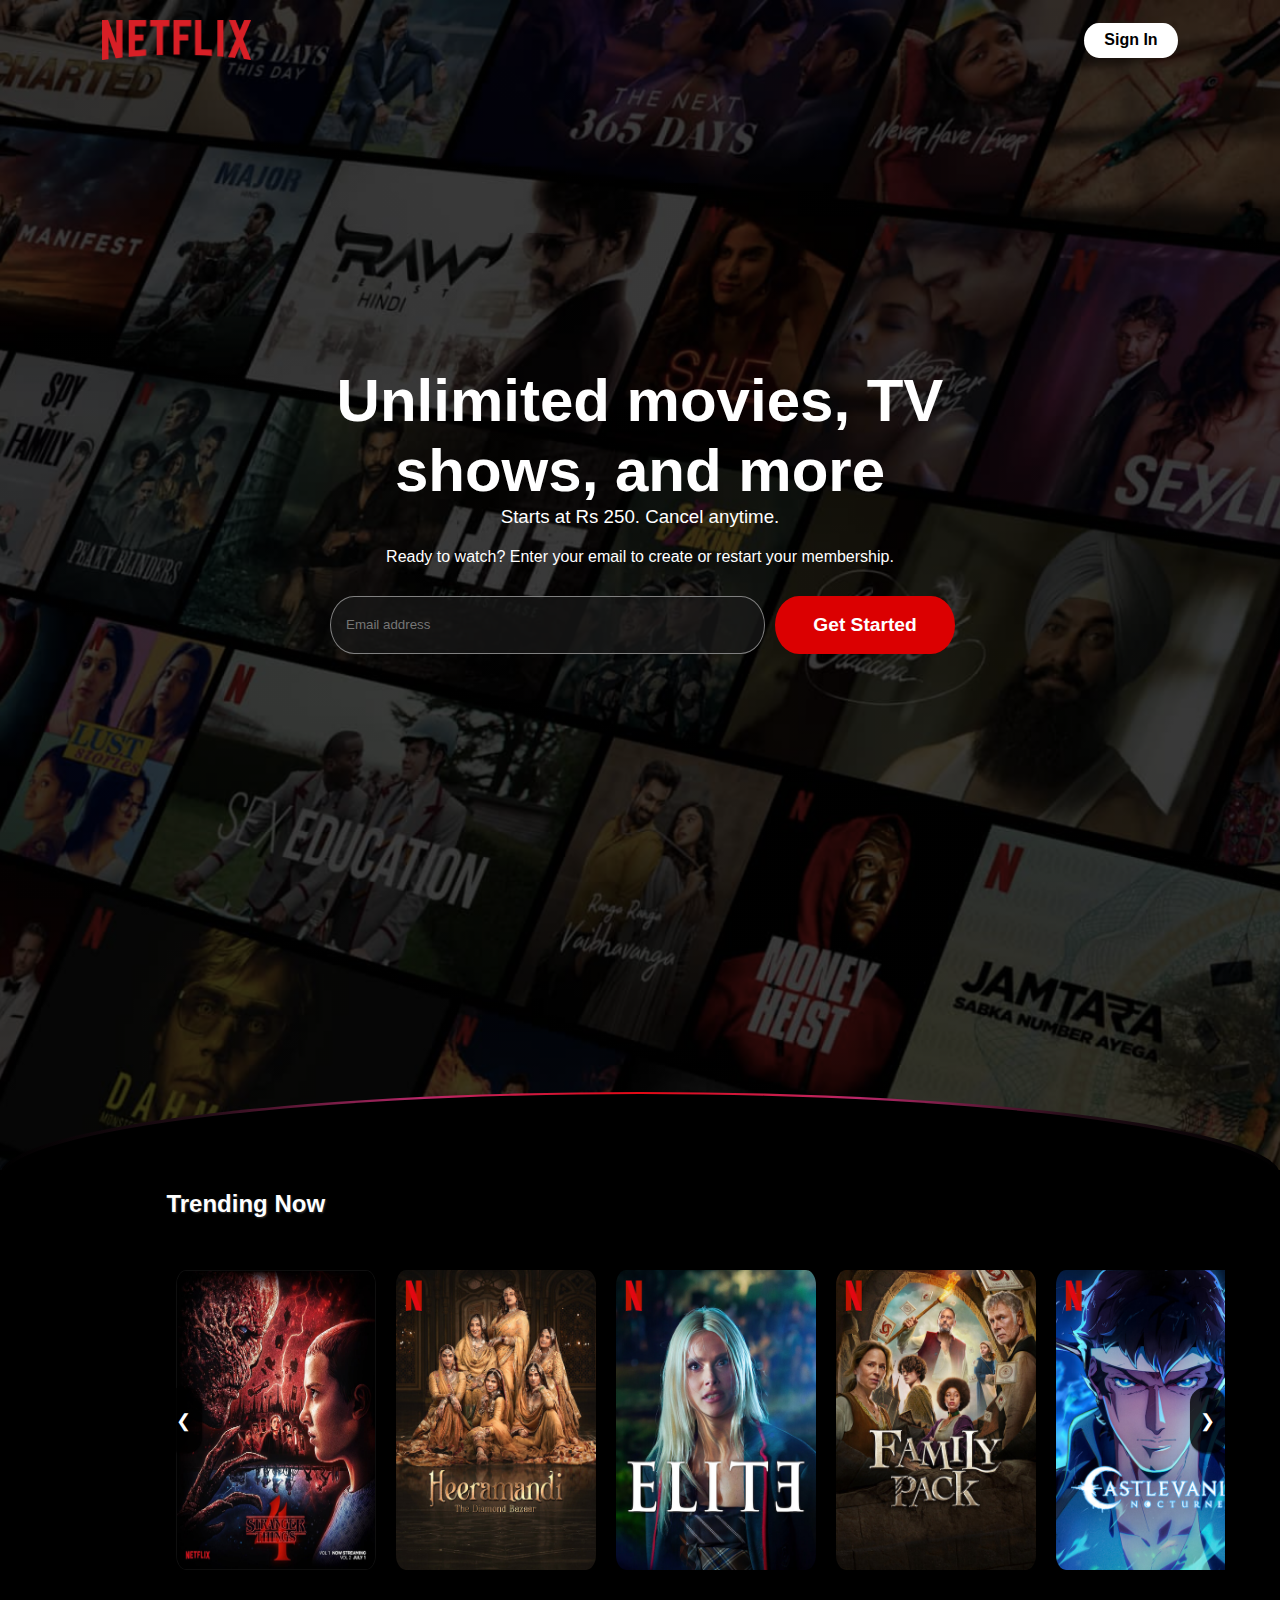
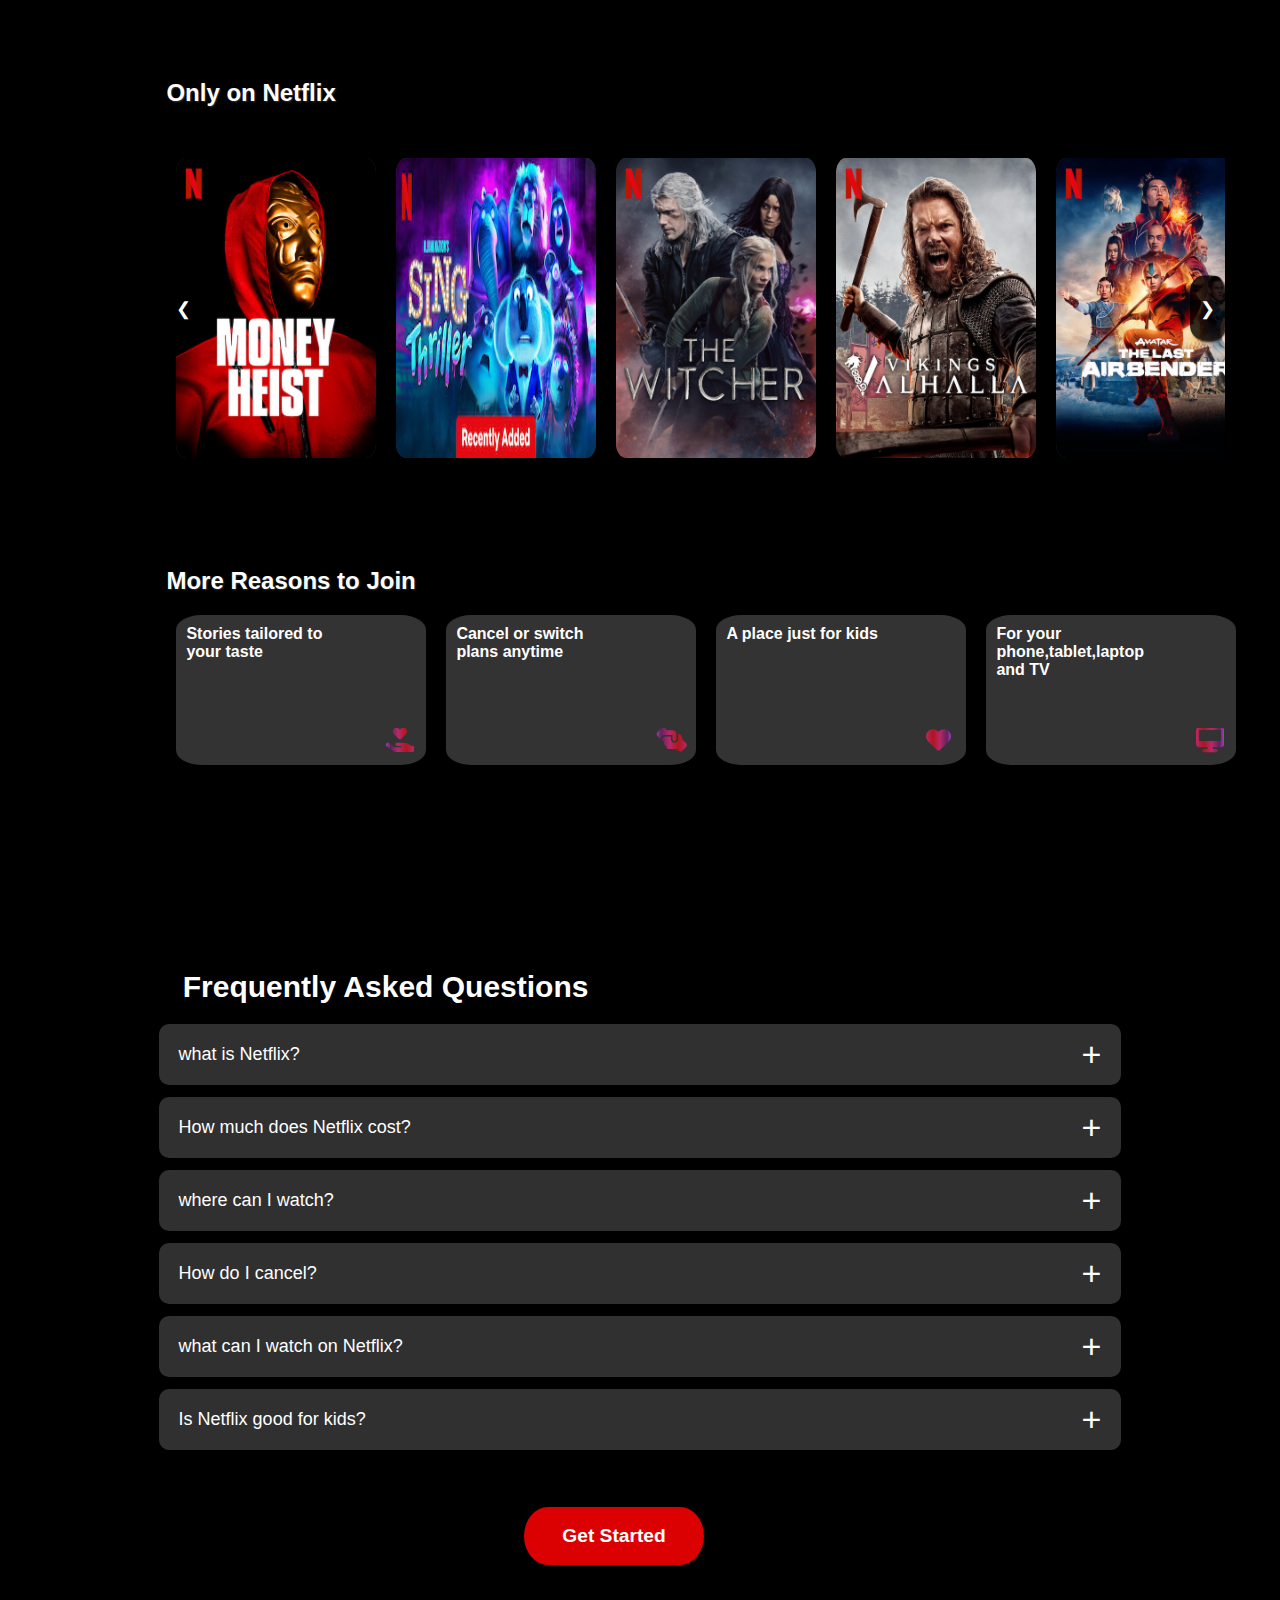
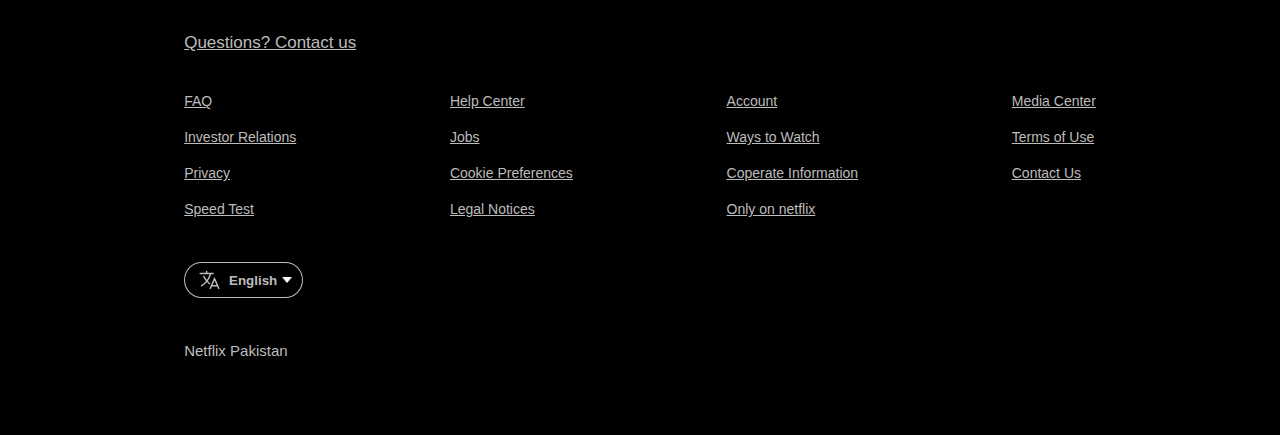
==== commit 40d67f29: "linked origional site with clone page in all a tags except sign in form but the links in the clone a" ====
--- a/index.html
+++ b/index.html
@@ -13,7 +13,7 @@
        <nav>
         <img src="netflix-img/images/logo.png" class="logo">
         <div>
-            <button onclick="window.location.href=`https://www.netflix.com/login`">Sign In</button>
+            <button><a href="sign_in.html" style="text-decoration: none;color: #000;">Sign In</a></button>
         </div>
        </nav> 
        <div class="header_content">
@@ -74,8 +74,8 @@
                         <img src="netflix-img/images/the package.jpg" alt="" class="movie">
                         <img src="netflix-img/images/heeramandi.jpg" alt="" class="movie">
                         <img src="netflix-img/images/cartoon.jpg" alt="" class="movie">
+                        <img src="netflix-img/images/dark.jpg" alt="" class="movie">
                         <img src="netflix-img/images/avatar.jpg" alt="" class="movie">
-                        <img src="netflix-img/images/dark.jpg" alt="" class="movie">
                         <img src="netflix-img/images/cartoon2.jpg" alt="" class="movie">
                     </div>
                 </div>
@@ -171,31 +171,31 @@
     </form>
     <footer>
         <div class="ft-link">
-            <a href="#">Questions? Contact us</a>
+            <a href="https://help.netflix.com/en/contactus">Questions? Contact us</a>
         </div>
         <div class="more-links">
             <div class="lnk-col">
-                <a href="#">FAQ</a>
-                <a href="#">Investor Relations</a>
-                <a href="#">Privacy</a>
-                <a href="#">Speed Test</a>
-            </div>
-            <div class="lnk-col">
-                <a href="#">Help Center</a>
-                <a href="#">Jobs</a>
-                <a href="#">Cookie Preferences</a>
-                <a href="#">Legal Notices</a>
-            </div>
-            <div class="lnk-col">
-                <a href="#">Account</a>
-                <a href="#">Ways to Watch</a>
-                <a href="#">Coperate Information</a>
-                <a href="#">Only on netflix</a>
-            </div>
-            <div class="lnk-col">
-                <a href="#">Media Center</a>
-                <a href="#">Terms of Use</a>
-                <a href="#">Contact Us</a>
+                <a href="https://help.netflix.com/en/node/412">FAQ</a>
+                <a href="https://ir.netflix.net/ir-overview/profile/default.aspx">Investor Relations</a>
+                <a href="https://ir.netflix.net/ir-overview/profile/default.aspx">Privacy</a>
+                <a href="https://fast.com/">Speed Test</a>
+            </div>
+            <div class="lnk-col">
+                <a href="https://help.netflix.com/en">Help Center</a>
+                <a href="https://jobs.netflix.com/">Jobs</a>
+                <a href="https://www.onetrust.com/products/cookie-consent/">Cookie Preferences</a>
+                <a href="https://help.netflix.com/legal/notices">Legal Notices</a>
+            </div>
+            <div class="lnk-col">
+                <a href="https://www.netflix.com/login?nextpage=https%3A%2F%2Fwww.netflix.com%2Fyouraccount">Account</a>
+                <a href="https://help.netflix.com/en/node/14361">Ways to Watch</a>
+                <a href="https://help.netflix.com/en/node/134094">Coperate Information</a>
+                <a href="https://www.netflix.com/pk/browse/genre/839338">Only on netflix</a>
+            </div>
+            <div class="lnk-col">
+                <a href="https://media.netflix.com/en/">Media Center</a>
+                <a href="https://help.netflix.com/legal/termsofuse">Terms of Use</a>
+                <a href="https://help.netflix.com/en/contactus">Contact Us</a>
             </div>
         </div>
         <div class="ft-btn">
--- a/style.css
+++ b/style.css
@@ -350,13 +350,17 @@
     border-bottom-left-radius:  48px 100%;
     border-top-right-radius: 48px 100%;
     border-bottom-right-radius: 48px 100%;
-    position:static;
+    position: sticky;
+    z-index: 2000;
+    bottom: 40px;
+    right: 45%;
     transition: position o.3s ease-in-out,
     bottom 0.3s ease-in-out;
 }
 .sticky{
+
     position: fixed;
-    z-index: 12000;
+    z-index: 2000;
     bottom: 40px;
     right: 45%;
 }
@@ -430,4 +434,81 @@
 .brand{
     margin: 2% 0;
     color: #bdbcbc;
+}
+/*------------------signIn--------------*/
+.sign_in{
+    display: flex;
+    background: linear-gradient(45deg,rgb(0,0,0),transparent);
+    flex-direction: column;
+    align-items: start;
+    width: 40%;
+    height: 80%;
+    box-shadow: 3px 3px 6px #000;
+    margin: 3% 30%;
+    padding: 0 7%;
+    border-radius: 10px;
+}
+.sign_in h2{
+    margin: 45px 0 20px 0;
+    font-size: 2rem;
+}
+.sign_in input{
+    height: 60px;
+    width: 100%;
+    margin-bottom:15px;
+    padding-left: 10px;
+    border-radius: 5px;
+    border: 1px solid grey;
+    outline: 0;
+    background: rgba(26, 25, 25, 0.7);
+
+}
+.sign_in button{
+    border: 0;
+    outline: 0;
+    border-radius: 5px;
+    height: 45px;
+    width: 100%;
+    margin-bottom:15px;
+    color: #fff;
+    font-weight: 700;
+    font-size: 1rem;
+}
+.sign_in .check{
+    display: flex;
+    margin: 25px 0 5%;
+}
+.sign_in .check #remember{
+    height: 20px;
+    width: 40px;
+    margin-left: 0;
+    border: 1px solid grey;
+    outline: 0;
+    background: rgba(26, 25, 25, 0.7);
+}
+
+.sign_in div label{
+    font-size: 16px;
+}
+.sign_in div label::after{
+    content: '';
+}
+
+.sign_in a{
+    text-align: center;
+    text-decoration: none;
+    color: #fff;
+    padding-left: 2px;
+}
+.sign_in a:hover{
+    text-decoration: underline;
+}
+.sign_in span{
+    margin-bottom: 15px;
+}
+.learn{
+    position: relative;
+    top: 30px;
+    font-size: 12px;
+    color: #747171b2;
 }